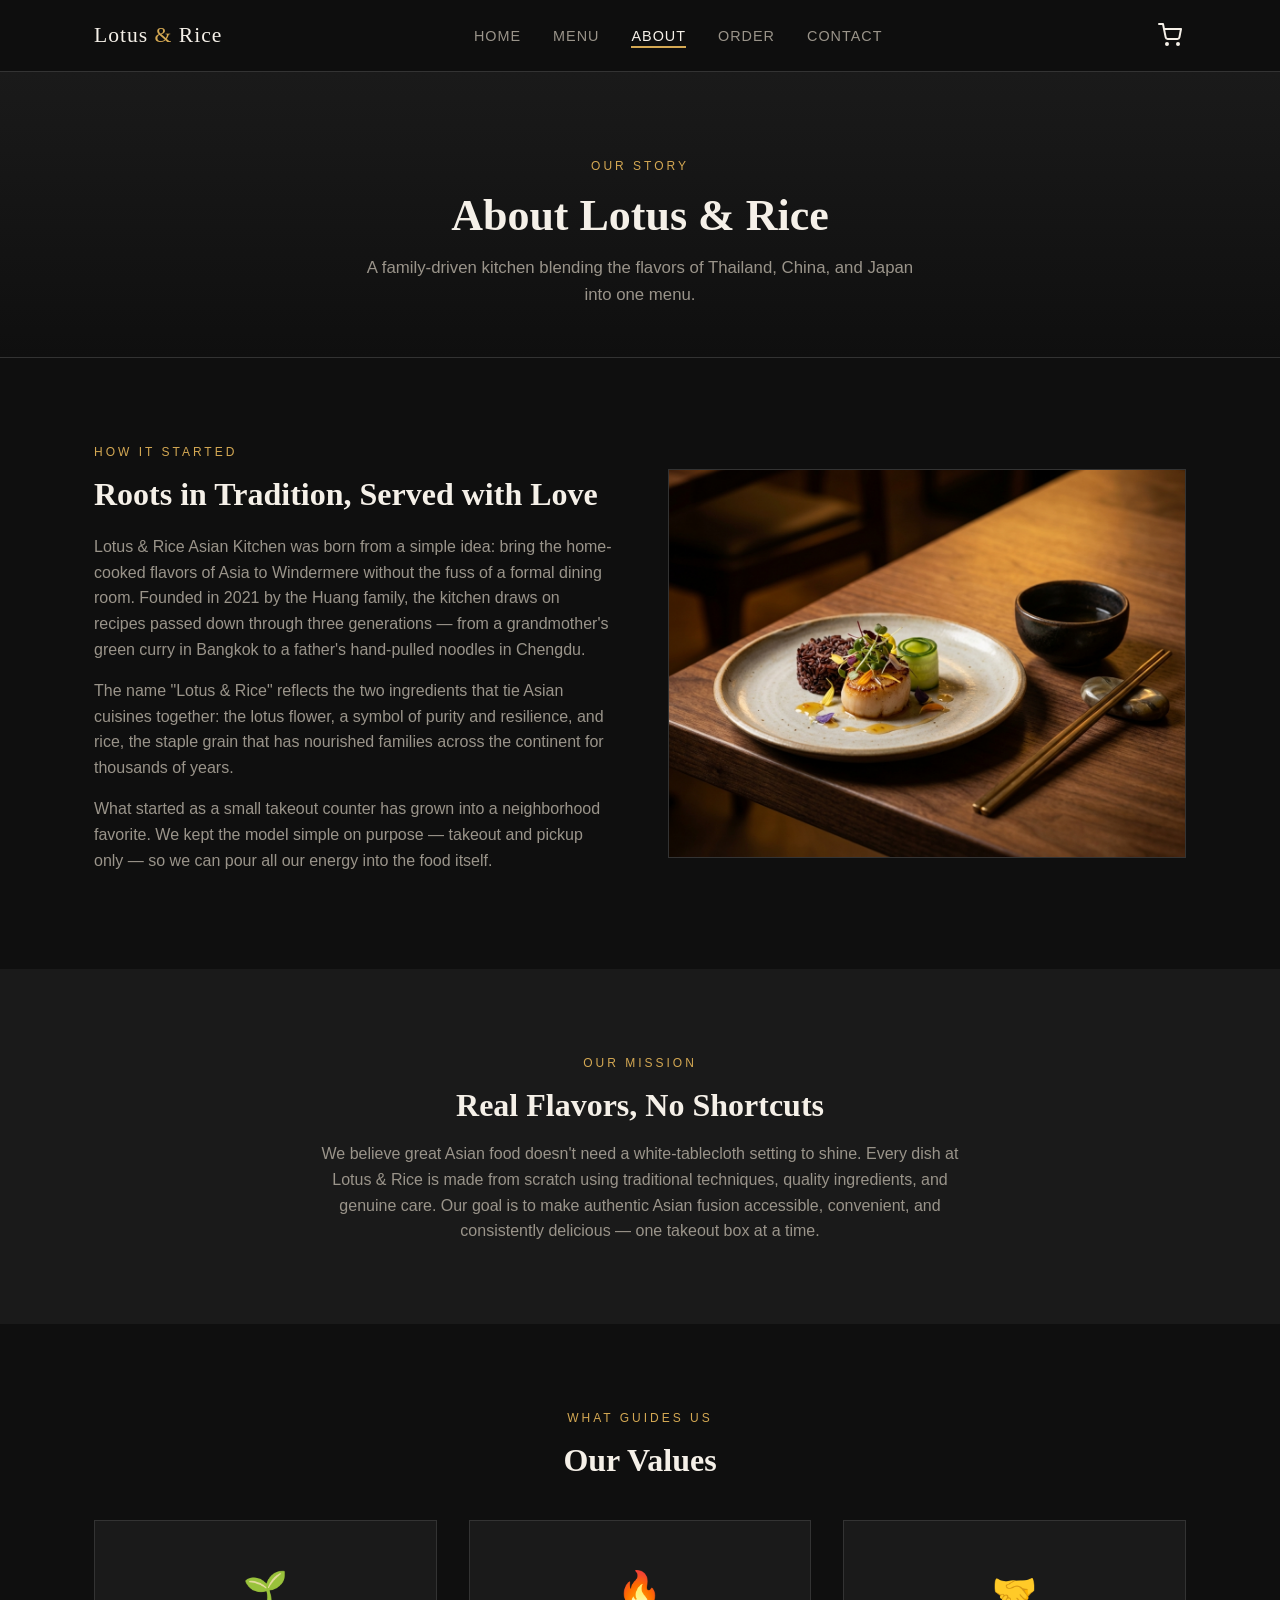
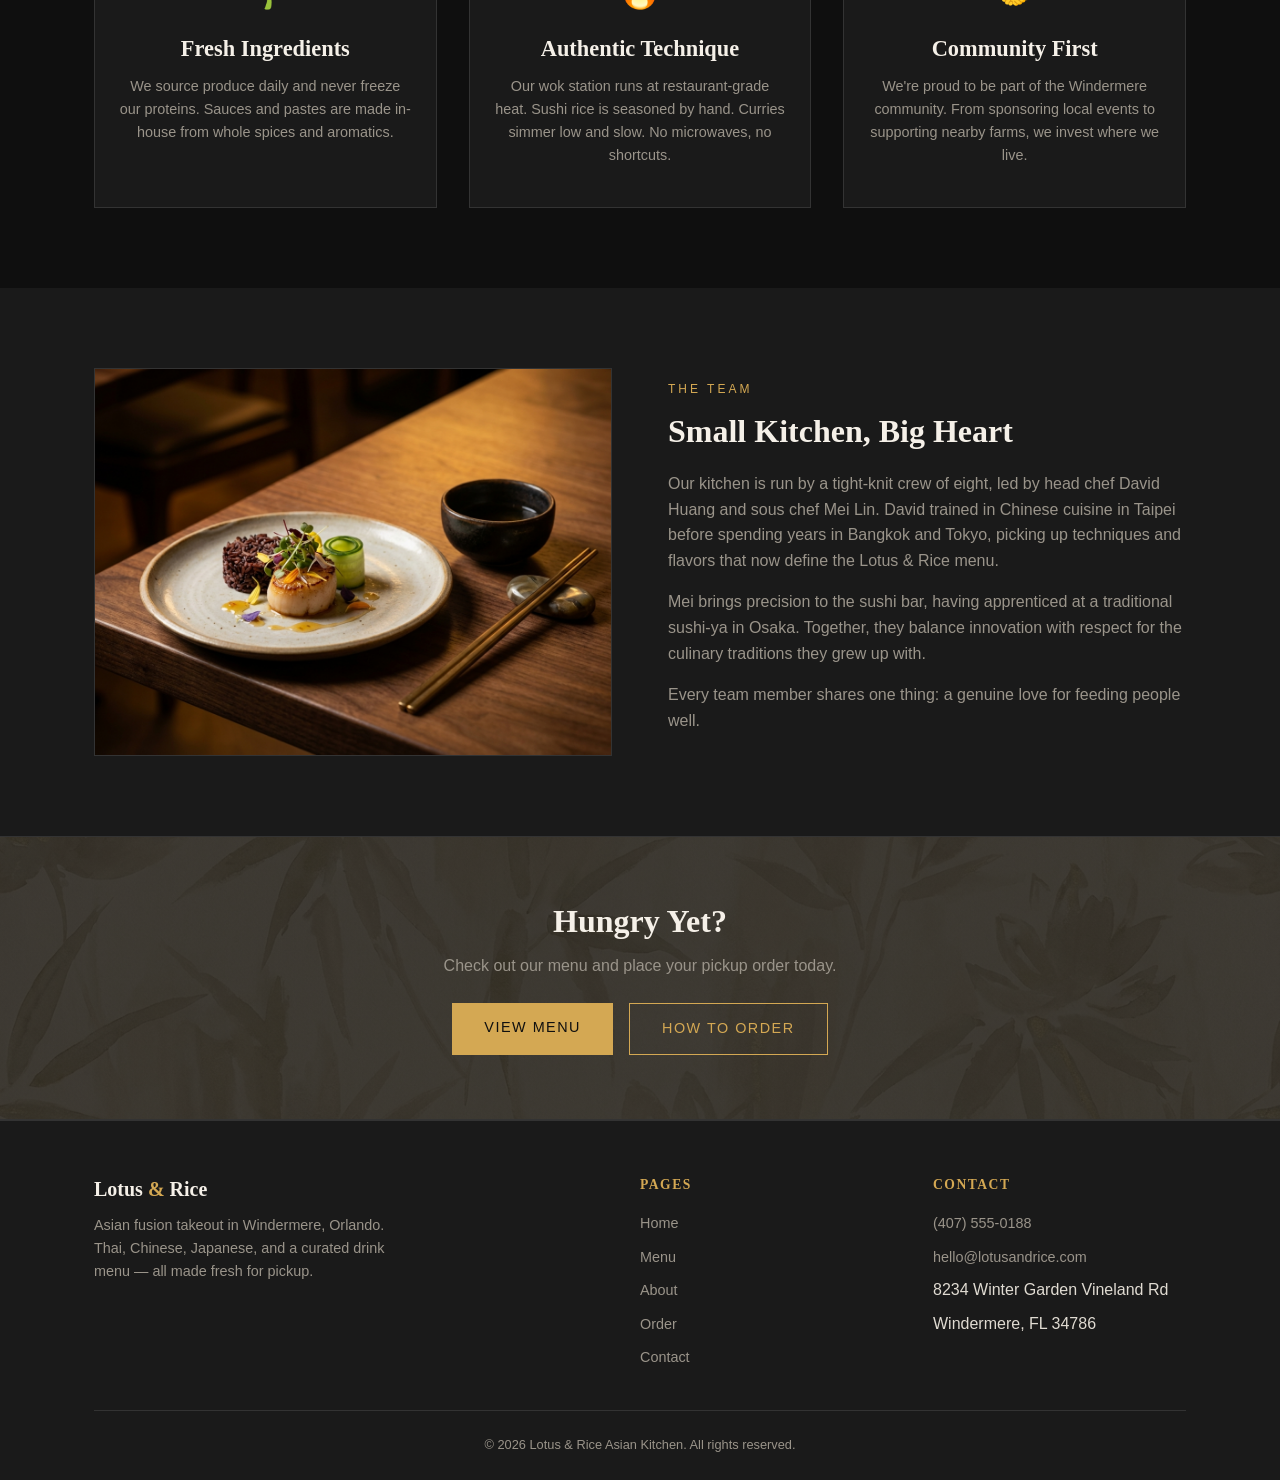
==== about.html @ b0018472 "Week 3: add AI images and integrate into site Co-Authored-By: Claude Opus 4.6 <noreply@anthropic.com" ====
<!DOCTYPE html>
<html lang="en">
<head>
  <meta charset="UTF-8">
  <meta name="viewport" content="width=device-width, initial-scale=1.0">
  <title>About | Lotus &amp; Rice Asian Kitchen</title>
  <meta name="description" content="Learn the story behind Lotus & Rice Asian Kitchen. Family-owned Asian fusion takeout in Windermere, Orlando.">
  <link rel="stylesheet" href="styles.css">
</head>
<body>

  <!-- Navigation -->
  <nav class="nav">
    <div class="container">
      <a href="index.html" class="nav__logo">Lotus <span>&amp;</span> Rice</a>
      <ul class="nav__links" id="navLinks">
        <li><a href="index.html">Home</a></li>
        <li><a href="menu.html">Menu</a></li>
        <li><a href="about.html" class="active">About</a></li>
        <li><a href="order.html">Order</a></li>
        <li><a href="contact.html">Contact</a></li>
      </ul>
      <button class="nav__cart" id="cartBtn" aria-label="Open cart">
        <svg width="24" height="24" viewBox="0 0 24 24" fill="none" stroke="currentColor" stroke-width="2" stroke-linecap="round" stroke-linejoin="round"><circle cx="9" cy="21" r="1"/><circle cx="20" cy="21" r="1"/><path d="M1 1h4l2.68 13.39a2 2 0 0 0 2 1.61h9.72a2 2 0 0 0 2-1.61L23 6H6"/></svg>
        <span class="nav__cart-badge" id="cartBadge" style="display:none;">0</span>
      </button>
      <button class="nav__toggle" id="navToggle" aria-label="Toggle navigation">
        <span></span><span></span><span></span>
      </button>
    </div>
  </nav>

  <!-- Page Header -->
  <header class="page-header">
    <div class="container">
      <span class="section-label">Our Story</span>
      <h1>About Lotus &amp; Rice</h1>
      <p>A family-driven kitchen blending the flavors of Thailand, China, and Japan into one menu.</p>
    </div>
  </header>

  <!-- Story Section -->
  <section class="section">
    <div class="container">
      <div class="about-story">
        <div class="about-story__text">
          <span class="section-label">How It Started</span>
          <h2>Roots in Tradition, Served with Love</h2>
          <p>
            Lotus &amp; Rice Asian Kitchen was born from a simple idea: bring the home-cooked
            flavors of Asia to Windermere without the fuss of a formal dining room. Founded
            in 2021 by the Huang family, the kitchen draws on recipes passed down through three
            generations &mdash; from a grandmother's green curry in Bangkok to a father's
            hand-pulled noodles in Chengdu.
          </p>
          <p>
            The name "Lotus &amp; Rice" reflects the two ingredients that tie Asian cuisines
            together: the lotus flower, a symbol of purity and resilience, and rice, the staple
            grain that has nourished families across the continent for thousands of years.
          </p>
          <p>
            What started as a small takeout counter has grown into a neighborhood favorite.
            We kept the model simple on purpose &mdash; takeout and pickup only &mdash; so we
            can pour all our energy into the food itself.
          </p>
        </div>
        <div class="about-story__image"><img src="public/images/about.jpg" alt="Elegant Asian fusion dish at Lotus & Rice" loading="lazy"></div>
      </div>
    </div>
  </section>

  <!-- Mission -->
  <section class="section section--alt">
    <div class="container text-center">
      <span class="section-label">Our Mission</span>
      <h2>Real Flavors, No Shortcuts</h2>
      <p style="color: var(--color-text-muted); max-width: 640px; margin: 1rem auto 0;">
        We believe great Asian food doesn't need a white-tablecloth setting to shine.
        Every dish at Lotus &amp; Rice is made from scratch using traditional techniques,
        quality ingredients, and genuine care. Our goal is to make authentic Asian fusion
        accessible, convenient, and consistently delicious &mdash; one takeout box at a time.
      </p>
    </div>
  </section>

  <!-- Values -->
  <section class="section">
    <div class="container">
      <div class="text-center" style="margin-bottom: 2rem;">
        <span class="section-label">What Guides Us</span>
        <h2>Our Values</h2>
      </div>
      <div class="values-grid">
        <div class="value-card">
          <div class="value-card__icon">&#127793;</div>
          <h3>Fresh Ingredients</h3>
          <p>We source produce daily and never freeze our proteins. Sauces and pastes are made
             in-house from whole spices and aromatics.</p>
        </div>
        <div class="value-card">
          <div class="value-card__icon">&#128293;</div>
          <h3>Authentic Technique</h3>
          <p>Our wok station runs at restaurant-grade heat. Sushi rice is seasoned by hand.
             Curries simmer low and slow. No microwaves, no shortcuts.</p>
        </div>
        <div class="value-card">
          <div class="value-card__icon">&#129309;</div>
          <h3>Community First</h3>
          <p>We're proud to be part of the Windermere community. From sponsoring local
             events to supporting nearby farms, we invest where we live.</p>
        </div>
      </div>
    </div>
  </section>

  <!-- The Team -->
  <section class="section section--alt">
    <div class="container">
      <div class="about-story">
        <div class="about-story__image"><img src="public/images/about.jpg" alt="The Lotus & Rice kitchen team" loading="lazy"></div>
        <div class="about-story__text">
          <span class="section-label">The Team</span>
          <h2>Small Kitchen, Big Heart</h2>
          <p>
            Our kitchen is run by a tight-knit crew of eight, led by head chef David Huang
            and sous chef Mei Lin. David trained in Chinese cuisine in Taipei before
            spending years in Bangkok and Tokyo, picking up techniques and flavors that now
            define the Lotus &amp; Rice menu.
          </p>
          <p>
            Mei brings precision to the sushi bar, having apprenticed at a traditional
            sushi-ya in Osaka. Together, they balance innovation with respect for the
            culinary traditions they grew up with.
          </p>
          <p>
            Every team member shares one thing: a genuine love for feeding people well.
          </p>
        </div>
      </div>
    </div>
  </section>

  <!-- CTA Banner -->
  <section class="cta-banner">
    <div class="container">
      <h2>Hungry Yet?</h2>
      <p>Check out our menu and place your pickup order today.</p>
      <div class="btn-group">
        <a href="menu.html" class="btn btn--primary">View Menu</a>
        <a href="order.html" class="btn btn--outline">How to Order</a>
      </div>
    </div>
  </section>

  <!-- Footer -->
  <footer class="footer">
    <div class="container">
      <div class="footer__grid">
        <div class="footer__brand">
          <h3>Lotus <span>&amp;</span> Rice</h3>
          <p>Asian fusion takeout in Windermere, Orlando. Thai, Chinese, Japanese,
             and a curated drink menu &mdash; all made fresh for pickup.</p>
        </div>
        <div class="footer__col">
          <h4>Pages</h4>
          <ul>
            <li><a href="index.html">Home</a></li>
            <li><a href="menu.html">Menu</a></li>
            <li><a href="about.html">About</a></li>
            <li><a href="order.html">Order</a></li>
            <li><a href="contact.html">Contact</a></li>
          </ul>
        </div>
        <div class="footer__col">
          <h4>Contact</h4>
          <ul>
            <li><a href="tel:+14075550188">(407) 555-0188</a></li>
            <li><a href="mailto:hello@lotusandrice.com">hello@lotusandrice.com</a></li>
            <li>8234 Winter Garden Vineland Rd</li>
            <li>Windermere, FL 34786</li>
          </ul>
        </div>
      </div>
      <div class="footer__bottom">
        <p>&copy; 2026 Lotus &amp; Rice Asian Kitchen. All rights reserved.</p>
      </div>
    </div>
  </footer>

  <!-- Cart Overlay & Drawer -->
  <div class="cart-overlay" id="cartOverlay"></div>
  <aside class="cart-drawer" id="cartDrawer">
    <div class="cart-drawer__header">
      <h3>Your Cart</h3>
      <button class="cart-drawer__close" id="cartClose">&times;</button>
    </div>
    <div class="cart-drawer__body" id="cartBody"></div>
    <div class="cart-drawer__footer" id="cartFooter"></div>
  </aside>

  <script src="cart.js"></script>
  <script>
    document.getElementById("navToggle").addEventListener("click", function () {
      document.getElementById("navLinks").classList.toggle("open");
    });
  </script>

</body>
</html>
---- styles.css ----
/* ===== Reset & Base ===== */
*,
*::before,
*::after {
  margin: 0;
  padding: 0;
  box-sizing: border-box;
}

:root {
  --color-bg: #0f0f0f;
  --color-surface: #1a1a1a;
  --color-surface-alt: #222222;
  --color-gold: #d4a853;
  --color-gold-light: #e8c97a;
  --color-red: #a1303b;
  --color-red-dark: #7a2530;
  --color-cream: #f5f0e8;
  --color-text: #e0dbd2;
  --color-text-muted: #9a948a;
  --color-border: #333333;
  --font-heading: "Georgia", "Times New Roman", serif;
  --font-body: "Segoe UI", "Helvetica Neue", Arial, sans-serif;
  --max-width: 1140px;
  --nav-height: 72px;
}

html {
  scroll-behavior: smooth;
}

body {
  font-family: var(--font-body);
  background-color: var(--color-bg);
  color: var(--color-text);
  line-height: 1.6;
  min-height: 100vh;
  display: flex;
  flex-direction: column;
}

a {
  color: var(--color-gold);
  text-decoration: none;
  transition: color 0.2s;
}

a:hover {
  color: var(--color-gold-light);
}

img {
  max-width: 100%;
  display: block;
}

ul {
  list-style: none;
}

/* ===== Typography ===== */
h1, h2, h3, h4 {
  font-family: var(--font-heading);
  color: var(--color-cream);
  line-height: 1.25;
}

h1 { font-size: 2.75rem; }
h2 { font-size: 2rem; }
h3 { font-size: 1.4rem; }
h4 { font-size: 1.15rem; }

.section-label {
  display: inline-block;
  text-transform: uppercase;
  letter-spacing: 3px;
  font-size: 0.75rem;
  color: var(--color-gold);
  margin-bottom: 0.75rem;
}

/* ===== Layout Utilities ===== */
.container {
  width: 100%;
  max-width: var(--max-width);
  margin: 0 auto;
  padding: 0 1.5rem;
}

.section {
  padding: 5rem 0;
}

.section--alt {
  background-color: var(--color-surface);
}

.text-center {
  text-align: center;
}

.grid-2 {
  display: grid;
  grid-template-columns: 1fr 1fr;
  gap: 2.5rem;
}

.grid-3 {
  display: grid;
  grid-template-columns: repeat(3, 1fr);
  gap: 2rem;
}

/* ===== Navigation ===== */
.nav {
  position: sticky;
  top: 0;
  z-index: 100;
  background-color: rgba(15, 15, 15, 0.95);
  backdrop-filter: blur(8px);
  border-bottom: 1px solid var(--color-border);
  height: var(--nav-height);
  display: flex;
  align-items: center;
}

.nav .container {
  display: flex;
  justify-content: space-between;
  align-items: center;
}

.nav__logo {
  font-family: var(--font-heading);
  font-size: 1.35rem;
  color: var(--color-cream);
  letter-spacing: 1px;
}

.nav__logo span {
  color: var(--color-gold);
}

.nav__links {
  display: flex;
  gap: 2rem;
}

.nav__links a {
  color: var(--color-text-muted);
  font-size: 0.9rem;
  text-transform: uppercase;
  letter-spacing: 1px;
  position: relative;
  padding-bottom: 4px;
}

.nav__links a::after {
  content: "";
  position: absolute;
  bottom: 0;
  left: 0;
  width: 0;
  height: 2px;
  background-color: var(--color-gold);
  transition: width 0.3s;
}

.nav__links a:hover,
.nav__links a.active {
  color: var(--color-cream);
}

.nav__links a:hover::after,
.nav__links a.active::after {
  width: 100%;
}

.nav__toggle {
  display: none;
  flex-direction: column;
  gap: 5px;
  background: none;
  border: none;
  cursor: pointer;
  padding: 4px;
}

.nav__toggle span {
  display: block;
  width: 24px;
  height: 2px;
  background-color: var(--color-cream);
  transition: 0.3s;
}

/* ===== Hero ===== */
.hero {
  position: relative;
  min-height: 85vh;
  display: flex;
  align-items: center;
  justify-content: center;
  text-align: center;
  background: url('public/images/hero.jpg') center / cover no-repeat;
  overflow: hidden;
}

.hero::before {
  content: "";
  position: absolute;
  inset: 0;
  background: rgba(15, 15, 15, 0.6);
}

.hero__content {
  position: relative;
  z-index: 1;
  max-width: 700px;
  padding: 2rem 1.5rem;
}

.hero__content h1 {
  font-size: 3.5rem;
  margin-bottom: 0.75rem;
}

.hero__content h1 span {
  color: var(--color-gold);
}

.hero__subtitle {
  font-size: 1.15rem;
  color: var(--color-text-muted);
  margin-bottom: 2rem;
  max-width: 520px;
  margin-left: auto;
  margin-right: auto;
}

.hero__tagline {
  display: inline-block;
  text-transform: uppercase;
  letter-spacing: 4px;
  font-size: 0.8rem;
  color: var(--color-gold);
  margin-bottom: 1.5rem;
  border: 1px solid var(--color-gold);
  padding: 0.4rem 1.25rem;
}

/* ===== Buttons ===== */
.btn {
  display: inline-block;
  padding: 0.85rem 2rem;
  font-size: 0.9rem;
  font-family: var(--font-body);
  text-transform: uppercase;
  letter-spacing: 1.5px;
  border: none;
  cursor: pointer;
  transition: all 0.3s;
}

.btn--primary {
  background-color: var(--color-gold);
  color: var(--color-bg);
}

.btn--primary:hover {
  background-color: var(--color-gold-light);
  color: var(--color-bg);
}

.btn--outline {
  background: transparent;
  border: 1px solid var(--color-gold);
  color: var(--color-gold);
}

.btn--outline:hover {
  background-color: var(--color-gold);
  color: var(--color-bg);
}

.btn-group {
  display: flex;
  gap: 1rem;
  justify-content: center;
  flex-wrap: wrap;
}

/* ===== Cards ===== */
.card {
  background-color: var(--color-surface);
  border: 1px solid var(--color-border);
  padding: 2rem;
  transition: border-color 0.3s, transform 0.3s;
}

.card:hover {
  border-color: var(--color-gold);
  transform: translateY(-4px);
}

.card__icon {
  font-size: 2.5rem;
  margin-bottom: 1rem;
}

.card h3 {
  margin-bottom: 0.75rem;
}

.card p {
  color: var(--color-text-muted);
  font-size: 0.95rem;
}

/* ===== Page Header (inner pages) ===== */
.page-header {
  padding: 5rem 0 3rem;
  text-align: center;
  background: linear-gradient(
    180deg,
    var(--color-surface) 0%,
    var(--color-bg) 100%
  );
  border-bottom: 1px solid var(--color-border);
}

.page-header h1 {
  margin-bottom: 0.75rem;
}

.page-header p {
  color: var(--color-text-muted);
  max-width: 560px;
  margin: 0 auto;
  font-size: 1.05rem;
}

/* ===== Menu Styles ===== */
.menu-category {
  margin-bottom: 3.5rem;
}

.menu-category h2 {
  padding-bottom: 0.75rem;
  border-bottom: 1px solid var(--color-border);
  margin-bottom: 1.5rem;
}

.menu-category h2 span {
  color: var(--color-gold);
  font-size: 1rem;
  font-family: var(--font-body);
  font-weight: normal;
  margin-left: 0.5rem;
}

.menu-item {
  display: flex;
  justify-content: space-between;
  align-items: baseline;
  padding: 0.85rem 0;
  border-bottom: 1px solid rgba(51, 51, 51, 0.5);
}

.menu-item:last-child {
  border-bottom: none;
}

.menu-item__info {
  flex: 1;
  padding-right: 1.5rem;
}

.menu-item__name {
  font-family: var(--font-heading);
  color: var(--color-cream);
  font-size: 1.05rem;
}

.menu-item__desc {
  font-size: 0.85rem;
  color: var(--color-text-muted);
  margin-top: 0.2rem;
}

.menu-item__price {
  color: var(--color-gold);
  font-weight: 600;
  white-space: nowrap;
}

.menu-item__tag {
  display: inline-block;
  font-size: 0.65rem;
  text-transform: uppercase;
  letter-spacing: 1px;
  padding: 0.15rem 0.5rem;
  margin-left: 0.5rem;
  vertical-align: middle;
}

.menu-item__tag--spicy {
  background-color: var(--color-red);
  color: var(--color-cream);
}

.menu-item__tag--popular {
  background-color: var(--color-gold);
  color: var(--color-bg);
}

.menu-item__tag--veggie {
  background-color: #3a7d44;
  color: var(--color-cream);
}

.menu-nav {
  display: flex;
  gap: 0.75rem;
  justify-content: center;
  flex-wrap: wrap;
  margin-bottom: 3rem;
}

.menu-nav a {
  padding: 0.5rem 1.25rem;
  font-size: 0.85rem;
  text-transform: uppercase;
  letter-spacing: 1px;
  border: 1px solid var(--color-border);
  color: var(--color-text-muted);
  transition: all 0.3s;
}

.menu-nav a:hover {
  border-color: var(--color-gold);
  color: var(--color-gold);
}

/* ===== About Page ===== */
.about-story {
  display: grid;
  grid-template-columns: 1fr 1fr;
  gap: 3.5rem;
  align-items: center;
}

.about-story__text h2 {
  margin-bottom: 1.25rem;
}

.about-story__text p {
  margin-bottom: 1rem;
  color: var(--color-text-muted);
}

.about-story__image {
  aspect-ratio: 4 / 3;
  border: 1px solid var(--color-border);
  overflow: hidden;
}

.about-story__image img {
  width: 100%;
  height: 100%;
  object-fit: cover;
}

.values-grid {
  display: grid;
  grid-template-columns: repeat(3, 1fr);
  gap: 2rem;
  margin-top: 2.5rem;
}

.value-card {
  text-align: center;
  padding: 2.5rem 1.5rem;
  border: 1px solid var(--color-border);
  background-color: var(--color-surface);
}

.value-card__icon {
  font-size: 2.25rem;
  margin-bottom: 1rem;
}

.value-card h3 {
  margin-bottom: 0.75rem;
}

.value-card p {
  color: var(--color-text-muted);
  font-size: 0.9rem;
}

/* ===== Order Page ===== */
.order-steps {
  display: grid;
  grid-template-columns: repeat(3, 1fr);
  gap: 2rem;
  margin-top: 2.5rem;
}

.order-step {
  text-align: center;
  padding: 2.5rem 1.5rem;
  border: 1px solid var(--color-border);
  background-color: var(--color-surface);
  position: relative;
}

.order-step__number {
  display: inline-flex;
  align-items: center;
  justify-content: center;
  width: 48px;
  height: 48px;
  border: 2px solid var(--color-gold);
  color: var(--color-gold);
  font-family: var(--font-heading);
  font-size: 1.25rem;
  margin-bottom: 1.25rem;
}

.order-step h3 {
  margin-bottom: 0.75rem;
}

.order-step p {
  color: var(--color-text-muted);
  font-size: 0.9rem;
}

.info-box {
  background-color: var(--color-surface);
  border: 1px solid var(--color-border);
  border-left: 3px solid var(--color-gold);
  padding: 2rem;
  margin-bottom: 1.5rem;
}

.info-box h3 {
  margin-bottom: 0.5rem;
}

.info-box p {
  color: var(--color-text-muted);
  font-size: 0.95rem;
}

.hours-table {
  width: 100%;
  max-width: 500px;
  margin: 1.5rem auto;
  border-collapse: collapse;
}

.hours-table td {
  padding: 0.65rem 1rem;
  border-bottom: 1px solid var(--color-border);
}

.hours-table td:first-child {
  color: var(--color-cream);
  font-weight: 600;
}

.hours-table td:last-child {
  text-align: right;
  color: var(--color-text-muted);
}

/* ===== Contact Page ===== */
.contact-grid {
  display: grid;
  grid-template-columns: 1fr 1fr;
  gap: 3rem;
}

.contact-form {
  display: flex;
  flex-direction: column;
  gap: 1.25rem;
}

.form-group {
  display: flex;
  flex-direction: column;
  gap: 0.4rem;
}

.form-group label {
  font-size: 0.85rem;
  text-transform: uppercase;
  letter-spacing: 1px;
  color: var(--color-text-muted);
}

.form-group input,
.form-group textarea,
.form-group select {
  background-color: var(--color-surface);
  border: 1px solid var(--color-border);
  color: var(--color-cream);
  padding: 0.75rem 1rem;
  font-family: var(--font-body);
  font-size: 0.95rem;
  transition: border-color 0.3s;
}

.form-group input:focus,
.form-group textarea:focus,
.form-group select:focus {
  outline: none;
  border-color: var(--color-gold);
}

.form-group textarea {
  resize: vertical;
  min-height: 140px;
}

.contact-info-list {
  display: flex;
  flex-direction: column;
  gap: 1.75rem;
}

.contact-info-item {
  display: flex;
  gap: 1rem;
  align-items: flex-start;
}

.contact-info-item__icon {
  font-size: 1.5rem;
  flex-shrink: 0;
  width: 40px;
  text-align: center;
}

.contact-info-item h4 {
  margin-bottom: 0.25rem;
}

.contact-info-item p {
  color: var(--color-text-muted);
  font-size: 0.9rem;
}

.map-placeholder {
  margin-top: 2rem;
  aspect-ratio: 16 / 9;
  background-color: var(--color-surface-alt);
  border: 1px solid var(--color-border);
  display: flex;
  align-items: center;
  justify-content: center;
  color: var(--color-text-muted);
  font-size: 0.9rem;
}

/* ===== Footer ===== */
.footer {
  margin-top: auto;
  background-color: var(--color-surface);
  border-top: 1px solid var(--color-border);
  padding: 3.5rem 0 1.5rem;
}

.footer__grid {
  display: grid;
  grid-template-columns: 2fr 1fr 1fr;
  gap: 2.5rem;
  margin-bottom: 2.5rem;
}

.footer__brand h3 {
  font-size: 1.25rem;
  margin-bottom: 0.75rem;
}

.footer__brand h3 span {
  color: var(--color-gold);
}

.footer__brand p {
  color: var(--color-text-muted);
  font-size: 0.9rem;
  max-width: 320px;
}

.footer__col h4 {
  font-size: 0.85rem;
  text-transform: uppercase;
  letter-spacing: 1.5px;
  color: var(--color-gold);
  margin-bottom: 1rem;
}

.footer__col ul {
  display: flex;
  flex-direction: column;
  gap: 0.5rem;
}

.footer__col a {
  color: var(--color-text-muted);
  font-size: 0.9rem;
}

.footer__col a:hover {
  color: var(--color-cream);
}

.footer__bottom {
  text-align: center;
  padding-top: 1.5rem;
  border-top: 1px solid var(--color-border);
  color: var(--color-text-muted);
  font-size: 0.8rem;
}

/* ===== CTA Banner ===== */
.cta-banner {
  text-align: center;
  padding: 4rem 1.5rem;
  background: linear-gradient(rgba(15, 15, 15, 0.75), rgba(15, 15, 15, 0.75)),
    url('public/images/section-bg.jpg') center / cover no-repeat;
  border-top: 1px solid var(--color-border);
  border-bottom: 1px solid var(--color-border);
}

.cta-banner h2 {
  margin-bottom: 0.75rem;
}

.cta-banner p {
  color: var(--color-text-muted);
  margin-bottom: 1.5rem;
  max-width: 500px;
  margin-left: auto;
  margin-right: auto;
}

/* ===== Responsive ===== */
@media (max-width: 900px) {
  h1 { font-size: 2.25rem; }
  .hero__content h1 { font-size: 2.75rem; }

  .grid-2,
  .grid-3,
  .about-story,
  .contact-grid,
  .values-grid,
  .order-steps,
  .footer__grid {
    grid-template-columns: 1fr;
  }

  .about-story__image {
    order: -1;
  }
}

@media (max-width: 640px) {
  :root {
    --nav-height: 62px;
  }

  .hero__content h1 { font-size: 2rem; }
  h1 { font-size: 1.85rem; }
  h2 { font-size: 1.5rem; }
  .section { padding: 3.5rem 0; }

  .nav__links {
    display: none;
    position: absolute;
    top: var(--nav-height);
    left: 0;
    right: 0;
    background-color: var(--color-bg);
    border-bottom: 1px solid var(--color-border);
    flex-direction: column;
    padding: 1.5rem;
    gap: 1.25rem;
  }

  .nav__links.open {
    display: flex;
  }

  .nav__toggle {
    display: flex;
  }

  .menu-item {
    flex-direction: column;
    gap: 0.25rem;
  }

  .menu-item__price {
    font-size: 0.9rem;
  }
}

/* ===== Cart Icon (Nav) ===== */
.nav__cart {
  position: relative;
  background: none;
  border: none;
  color: var(--color-cream);
  cursor: pointer;
  padding: 4px;
  margin-left: 1.25rem;
  display: flex;
  align-items: center;
  transition: color 0.2s;
}

.nav__cart:hover {
  color: var(--color-gold);
}

.nav__cart-badge {
  position: absolute;
  top: -6px;
  right: -8px;
  background-color: var(--color-red);
  color: #fff;
  font-size: 0.65rem;
  font-weight: 700;
  width: 18px;
  height: 18px;
  border-radius: 50%;
  display: flex;
  align-items: center;
  justify-content: center;
  pointer-events: none;
}

/* ===== Cart Overlay ===== */
.cart-overlay {
  position: fixed;
  inset: 0;
  background: rgba(0, 0, 0, 0.55);
  z-index: 200;
  opacity: 0;
  pointer-events: none;
  transition: opacity 0.3s;
}

.cart-overlay.active {
  opacity: 1;
  pointer-events: auto;
}

/* ===== Cart Drawer ===== */
.cart-drawer {
  position: fixed;
  top: 0;
  right: 0;
  width: 400px;
  max-width: 90vw;
  height: 100%;
  background-color: var(--color-surface);
  z-index: 210;
  display: flex;
  flex-direction: column;
  transform: translateX(100%);
  transition: transform 0.3s ease;
  border-left: 1px solid var(--color-border);
}

.cart-drawer.active {
  transform: translateX(0);
}

.cart-drawer__header {
  display: flex;
  justify-content: space-between;
  align-items: center;
  padding: 1.25rem 1.5rem;
  border-bottom: 1px solid var(--color-border);
}

.cart-drawer__header h3 {
  font-size: 1.15rem;
  margin: 0;
}

.cart-drawer__close {
  background: none;
  border: none;
  color: var(--color-text-muted);
  font-size: 1.75rem;
  cursor: pointer;
  line-height: 1;
  padding: 0;
  transition: color 0.2s;
}

.cart-drawer__close:hover {
  color: var(--color-cream);
}

.cart-drawer__body {
  flex: 1;
  overflow-y: auto;
  padding: 1rem 1.5rem;
}

.cart-drawer__footer {
  padding: 1rem 1.5rem;
  border-top: 1px solid var(--color-border);
}

/* ===== Cart Items ===== */
.cart-item {
  padding: 0.85rem 0;
  border-bottom: 1px solid rgba(51, 51, 51, 0.5);
}

.cart-item:last-child {
  border-bottom: none;
}

.cart-item__info {
  display: flex;
  justify-content: space-between;
  margin-bottom: 0.4rem;
}

.cart-item__name {
  color: var(--color-cream);
  font-family: var(--font-heading);
  font-size: 0.95rem;
}

.cart-item__price {
  color: var(--color-text-muted);
  font-size: 0.85rem;
}

.cart-item__controls {
  display: flex;
  align-items: center;
  gap: 0.5rem;
}

.cart-item__qty-btn {
  width: 26px;
  height: 26px;
  display: flex;
  align-items: center;
  justify-content: center;
  background: none;
  border: 1px solid var(--color-border);
  color: var(--color-text);
  font-size: 0.9rem;
  cursor: pointer;
  transition: border-color 0.2s, color 0.2s;
}

.cart-item__qty-btn:hover {
  border-color: var(--color-gold);
  color: var(--color-gold);
}

.cart-item__qty {
  min-width: 20px;
  text-align: center;
  font-size: 0.9rem;
  color: var(--color-cream);
}

.cart-item__line-total {
  margin-left: auto;
  color: var(--color-gold);
  font-weight: 600;
  font-size: 0.9rem;
}

.cart-item__remove {
  background: none;
  border: none;
  color: var(--color-text-muted);
  font-size: 1.2rem;
  cursor: pointer;
  padding: 0 0.15rem;
  line-height: 1;
  transition: color 0.2s;
}

.cart-item__remove:hover {
  color: var(--color-red);
}

.cart-total {
  display: flex;
  justify-content: space-between;
  font-weight: 600;
  color: var(--color-cream);
  font-size: 1.05rem;
  margin-bottom: 1rem;
}

.cart-empty,
.checkout-empty {
  text-align: center;
  padding: 3rem 1rem;
  color: var(--color-text-muted);
}

.cart-empty p,
.checkout-empty p {
  margin-bottom: 1.25rem;
}

/* ===== Menu Add Button ===== */
.menu-item__actions {
  display: flex;
  align-items: center;
  gap: 0.75rem;
  flex-shrink: 0;
}

.menu-item__add {
  width: 28px;
  height: 28px;
  display: flex;
  align-items: center;
  justify-content: center;
  background: none;
  border: 1px solid var(--color-gold);
  color: var(--color-gold);
  font-size: 1rem;
  cursor: pointer;
  transition: background-color 0.2s, color 0.2s;
  flex-shrink: 0;
}

.menu-item__add:hover {
  background-color: var(--color-gold);
  color: var(--color-bg);
}

.menu-item__add--added {
  background-color: #3a7d44;
  border-color: #3a7d44;
  color: #fff;
}

/* ===== Small Button Variant ===== */
.btn--sm {
  padding: 0.5rem 1.25rem;
  font-size: 0.8rem;
}

/* ===== Checkout Page ===== */
.checkout-table {
  width: 100%;
  border-collapse: collapse;
  margin-bottom: 2rem;
}

.checkout-table th,
.checkout-table td {
  padding: 0.75rem 1rem;
  text-align: left;
  border-bottom: 1px solid var(--color-border);
}

.checkout-table th {
  color: var(--color-gold);
  font-size: 0.8rem;
  text-transform: uppercase;
  letter-spacing: 1px;
}

.checkout-table td {
  color: var(--color-text);
}

.checkout-table td:last-child {
  color: var(--color-gold);
  font-weight: 600;
}

.checkout-summary {
  max-width: 360px;
  margin-left: auto;
}

.checkout-summary__row {
  display: flex;
  justify-content: space-between;
  padding: 0.5rem 0;
  color: var(--color-text-muted);
  font-size: 0.95rem;
}

.checkout-summary__row--total {
  border-top: 2px solid var(--color-gold);
  margin-top: 0.5rem;
  padding-top: 0.75rem;
  color: var(--color-cream);
  font-size: 1.15rem;
  font-weight: 700;
}

/* ===== Cart Responsive ===== */
@media (max-width: 640px) {
  .cart-drawer {
    width: 100%;
    max-width: 100vw;
  }

  .checkout-table th,
  .checkout-table td {
    padding: 0.5rem 0.5rem;
    font-size: 0.85rem;
  }
}
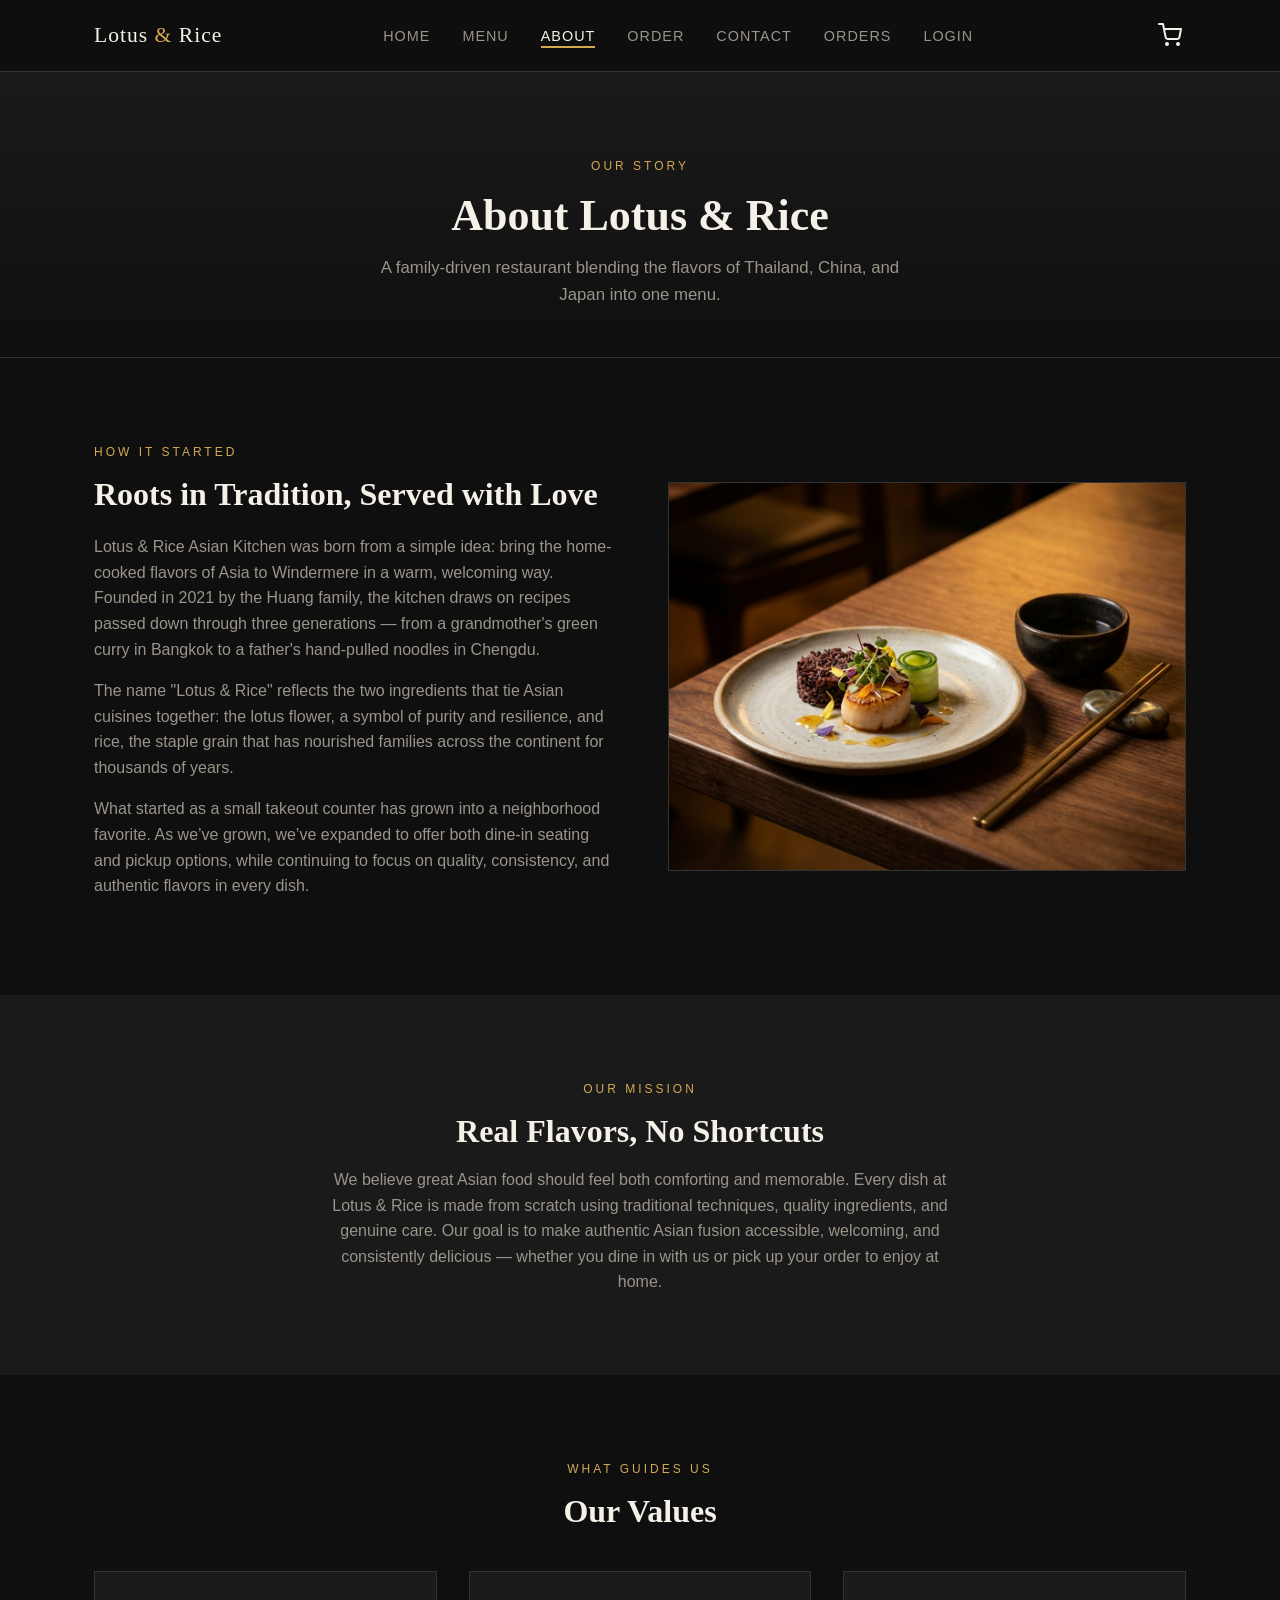
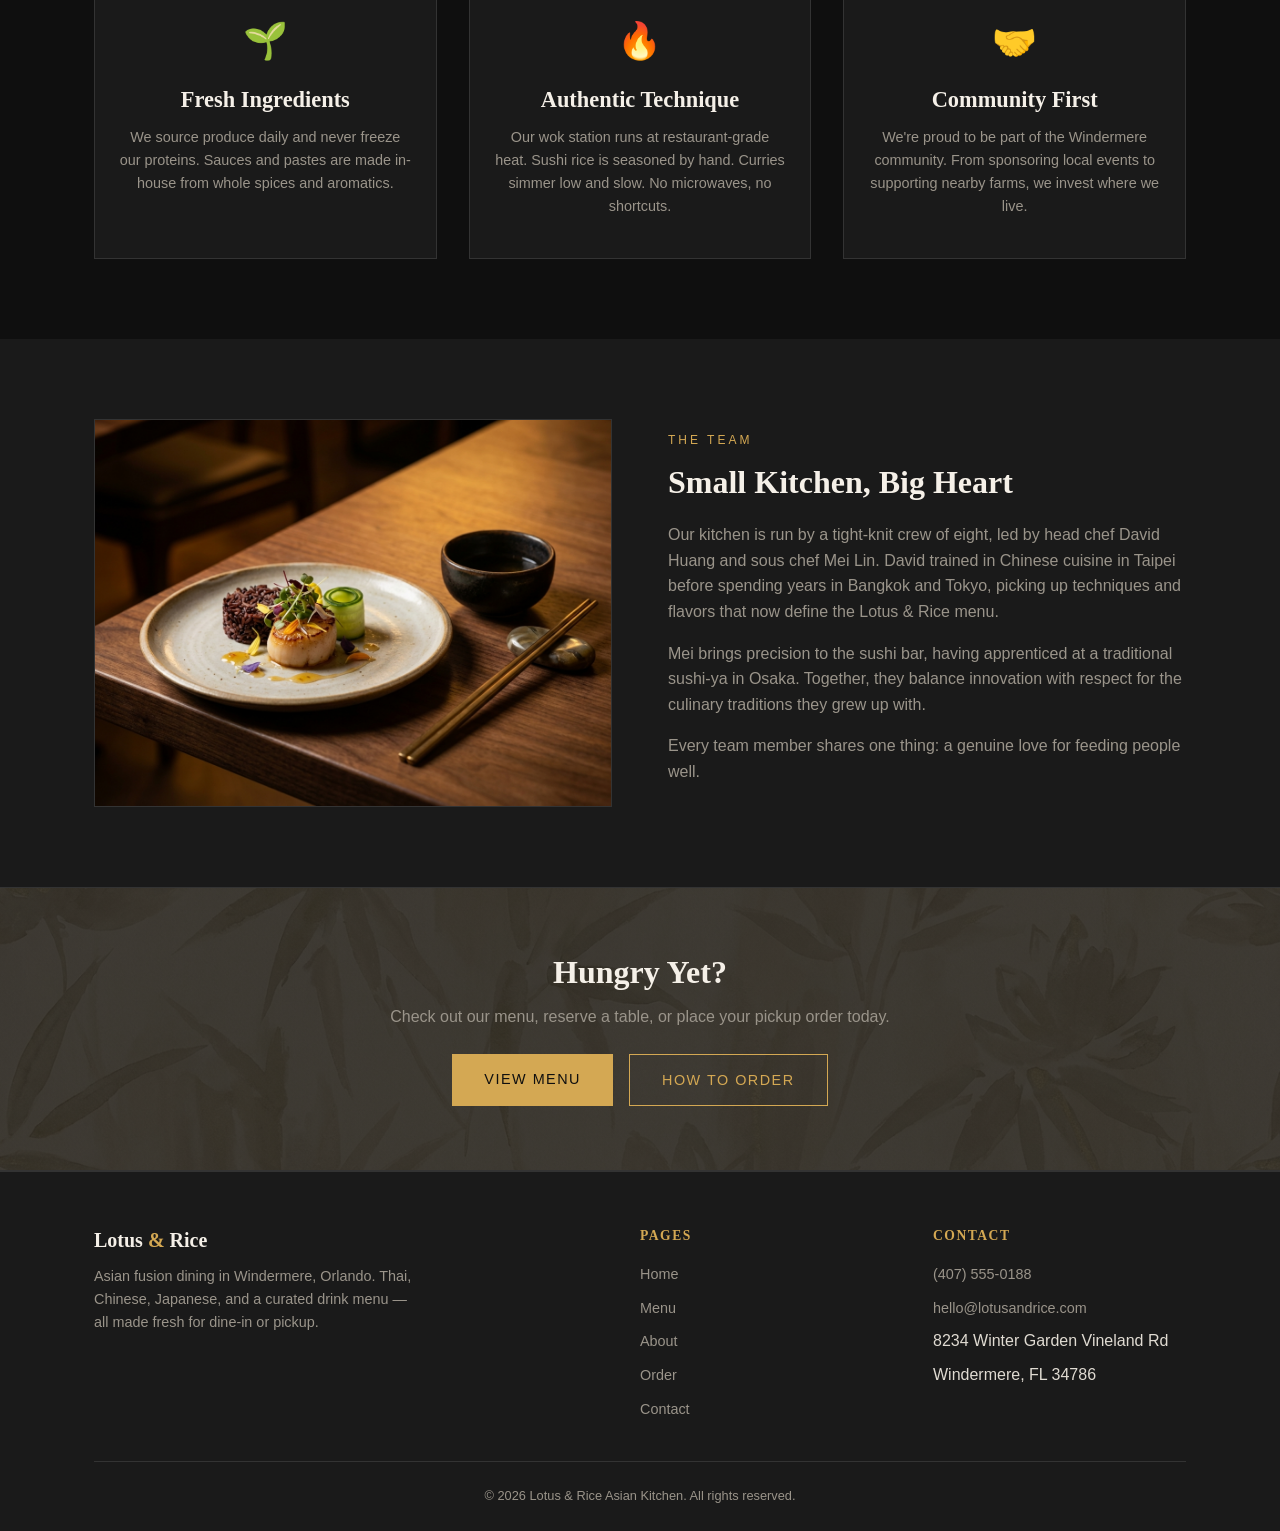
==== commit a661a88f: "Final project polish: UI fixes, map integration, fake login, and order history" ====
--- a/about.html
+++ b/about.html
@@ -4,7 +4,7 @@
   <meta charset="UTF-8">
   <meta name="viewport" content="width=device-width, initial-scale=1.0">
   <title>About | Lotus &amp; Rice Asian Kitchen</title>
-  <meta name="description" content="Learn the story behind Lotus & Rice Asian Kitchen. Family-owned Asian fusion takeout in Windermere, Orlando.">
+  <meta name="description" content="Learn the story behind Lotus & Rice Asian Kitchen, a family-owned Asian fusion restaurant offering dine-in and pickup in Windermere, Orlando.">
   <link rel="stylesheet" href="styles.css">
 </head>
 <body>
@@ -19,6 +19,7 @@
         <li><a href="about.html" class="active">About</a></li>
         <li><a href="order.html">Order</a></li>
         <li><a href="contact.html">Contact</a></li>
+        <li><a href="orders.html">Orders</a></li>
       </ul>
       <button class="nav__cart" id="cartBtn" aria-label="Open cart">
         <svg width="24" height="24" viewBox="0 0 24 24" fill="none" stroke="currentColor" stroke-width="2" stroke-linecap="round" stroke-linejoin="round"><circle cx="9" cy="21" r="1"/><circle cx="20" cy="21" r="1"/><path d="M1 1h4l2.68 13.39a2 2 0 0 0 2 1.61h9.72a2 2 0 0 0 2-1.61L23 6H6"/></svg>
@@ -35,7 +36,7 @@
     <div class="container">
       <span class="section-label">Our Story</span>
       <h1>About Lotus &amp; Rice</h1>
-      <p>A family-driven kitchen blending the flavors of Thailand, China, and Japan into one menu.</p>
+      <p>A family-driven restaurant blending the flavors of Thailand, China, and Japan into one menu.</p>
     </div>
   </header>
 
@@ -48,7 +49,7 @@
           <h2>Roots in Tradition, Served with Love</h2>
           <p>
             Lotus &amp; Rice Asian Kitchen was born from a simple idea: bring the home-cooked
-            flavors of Asia to Windermere without the fuss of a formal dining room. Founded
+            flavors of Asia to Windermere in a warm, welcoming way. Founded
             in 2021 by the Huang family, the kitchen draws on recipes passed down through three
             generations &mdash; from a grandmother's green curry in Bangkok to a father's
             hand-pulled noodles in Chengdu.
@@ -60,11 +61,13 @@
           </p>
           <p>
             What started as a small takeout counter has grown into a neighborhood favorite.
-            We kept the model simple on purpose &mdash; takeout and pickup only &mdash; so we
-            can pour all our energy into the food itself.
-          </p>
-        </div>
-        <div class="about-story__image"><img src="public/images/about.jpg" alt="Elegant Asian fusion dish at Lotus & Rice" loading="lazy"></div>
+            As we&rsquo;ve grown, we&rsquo;ve expanded to offer both dine-in seating and pickup options,
+            while continuing to focus on quality, consistency, and authentic flavors in every dish.
+          </p>
+        </div>
+        <div class="about-story__image">
+          <img src="public/images/about.jpg" alt="Elegant Asian fusion dish at Lotus & Rice" loading="lazy">
+        </div>
       </div>
     </div>
   </section>
@@ -75,10 +78,11 @@
       <span class="section-label">Our Mission</span>
       <h2>Real Flavors, No Shortcuts</h2>
       <p style="color: var(--color-text-muted); max-width: 640px; margin: 1rem auto 0;">
-        We believe great Asian food doesn't need a white-tablecloth setting to shine.
+        We believe great Asian food should feel both comforting and memorable.
         Every dish at Lotus &amp; Rice is made from scratch using traditional techniques,
         quality ingredients, and genuine care. Our goal is to make authentic Asian fusion
-        accessible, convenient, and consistently delicious &mdash; one takeout box at a time.
+        accessible, welcoming, and consistently delicious &mdash; whether you dine in with us
+        or pick up your order to enjoy at home.
       </p>
     </div>
   </section>
@@ -117,7 +121,9 @@
   <section class="section section--alt">
     <div class="container">
       <div class="about-story">
-        <div class="about-story__image"><img src="public/images/about.jpg" alt="The Lotus & Rice kitchen team" loading="lazy"></div>
+        <div class="about-story__image">
+          <img src="public/images/about.jpg" alt="The Lotus & Rice kitchen team" loading="lazy">
+        </div>
         <div class="about-story__text">
           <span class="section-label">The Team</span>
           <h2>Small Kitchen, Big Heart</h2>
@@ -144,7 +150,7 @@
   <section class="cta-banner">
     <div class="container">
       <h2>Hungry Yet?</h2>
-      <p>Check out our menu and place your pickup order today.</p>
+      <p>Check out our menu, reserve a table, or place your pickup order today.</p>
       <div class="btn-group">
         <a href="menu.html" class="btn btn--primary">View Menu</a>
         <a href="order.html" class="btn btn--outline">How to Order</a>
@@ -158,8 +164,8 @@
       <div class="footer__grid">
         <div class="footer__brand">
           <h3>Lotus <span>&amp;</span> Rice</h3>
-          <p>Asian fusion takeout in Windermere, Orlando. Thai, Chinese, Japanese,
-             and a curated drink menu &mdash; all made fresh for pickup.</p>
+          <p>Asian fusion dining in Windermere, Orlando. Thai, Chinese, Japanese,
+             and a curated drink menu &mdash; all made fresh for dine-in or pickup.</p>
         </div>
         <div class="footer__col">
           <h4>Pages</h4>
@@ -199,6 +205,7 @@
   </aside>
 
   <script src="cart.js"></script>
+  <script src="auth.js"></script>
   <script>
     document.getElementById("navToggle").addEventListener("click", function () {
       document.getElementById("navLinks").classList.toggle("open");
@@ -206,4 +213,4 @@
   </script>
 
 </body>
-</html>
+</html>
--- a/styles.css
+++ b/styles.css
@@ -581,6 +581,12 @@
   display: grid;
   grid-template-columns: 1fr 1fr;
   gap: 3rem;
+  align-items: start;
+}
+
+.contact-col {
+  display: flex;
+  flex-direction: column;
 }
 
 .contact-form {
@@ -605,6 +611,7 @@
 .form-group input,
 .form-group textarea,
 .form-group select {
+  width: 100%;
   background-color: var(--color-surface);
   border: 1px solid var(--color-border);
   color: var(--color-cream);
@@ -654,6 +661,28 @@
   font-size: 0.9rem;
 }
 
+.contact-info-simple {
+  display: flex;
+  flex-direction: column;
+  gap: 1.25rem;
+  margin-bottom: 0.5rem;
+}
+
+.contact-info-simple__item strong {
+  display: block;
+  font-size: 0.85rem;
+  text-transform: uppercase;
+  letter-spacing: 1px;
+  color: var(--color-text-muted);
+  margin-bottom: 0.25rem;
+}
+
+.contact-info-simple__item p {
+  color: var(--color-text);
+  font-size: 0.95rem;
+  margin: 0;
+}
+
 .map-placeholder {
   margin-top: 2rem;
   aspect-ratio: 16 / 9;
@@ -664,6 +693,121 @@
   justify-content: center;
   color: var(--color-text-muted);
   font-size: 0.9rem;
+}
+
+.map-container {
+  margin-top: 20px;
+  border-radius: 14px;
+  overflow: hidden;
+  box-shadow: 0 12px 30px rgba(0, 0, 0, 0.12);
+}
+
+.map-container iframe {
+  display: block;
+}
+
+/* ===== Auth Nav ===== */
+.nav__greeting {
+  color: var(--color-gold);
+  font-size: 0.9rem;
+  text-transform: uppercase;
+  letter-spacing: 1px;
+  padding-bottom: 4px;
+}
+
+/* ===== Login Page ===== */
+.login-wrapper {
+  max-width: 480px;
+  margin: 0 auto;
+}
+
+/* ===== Order History ===== */
+.order-card {
+  background-color: var(--color-surface);
+  border: 1px solid var(--color-border);
+  border-top: 3px solid var(--color-gold);
+  margin-bottom: 2rem;
+  padding: 1.75rem 2rem;
+}
+
+.order-card__header {
+  display: flex;
+  justify-content: space-between;
+  align-items: baseline;
+  flex-wrap: wrap;
+  gap: 0.5rem;
+  padding-bottom: 1rem;
+  margin-bottom: 1rem;
+  border-bottom: 1px solid var(--color-border);
+}
+
+.order-card__date {
+  font-family: var(--font-heading);
+  color: var(--color-cream);
+  font-size: 1.05rem;
+}
+
+.order-card__id {
+  font-size: 0.78rem;
+  color: var(--color-text-muted);
+  letter-spacing: 1px;
+  text-transform: uppercase;
+}
+
+.order-card__items {
+  width: 100%;
+  border-collapse: collapse;
+  margin-bottom: 1.25rem;
+}
+
+.order-card__items th,
+.order-card__items td {
+  padding: 0.5rem 0.75rem;
+  text-align: left;
+  border-bottom: 1px solid rgba(51, 51, 51, 0.5);
+  font-size: 0.9rem;
+}
+
+.order-card__items th {
+  color: var(--color-text-muted);
+  font-size: 0.72rem;
+  text-transform: uppercase;
+  letter-spacing: 1px;
+  font-weight: normal;
+  font-family: var(--font-body);
+}
+
+.order-card__items td:last-child,
+.order-card__items th:last-child {
+  text-align: right;
+}
+
+.order-card__items td:last-child {
+  color: var(--color-gold);
+}
+
+.order-card__totals {
+  border-top: 1px solid var(--color-border);
+  padding-top: 0.75rem;
+  max-width: 320px;
+  margin-left: auto;
+}
+
+.order-card__total-row {
+  display: flex;
+  justify-content: space-between;
+  padding: 0.3rem 0;
+  font-size: 0.9rem;
+  color: var(--color-text-muted);
+}
+
+.order-card__total-row--grand {
+  border-top: 1px solid var(--color-gold);
+  margin-top: 0.4rem;
+  padding-top: 0.6rem;
+  color: var(--color-cream);
+  font-weight: 700;
+  font-size: 1rem;
 }
 
 /* ===== Footer ===== */
